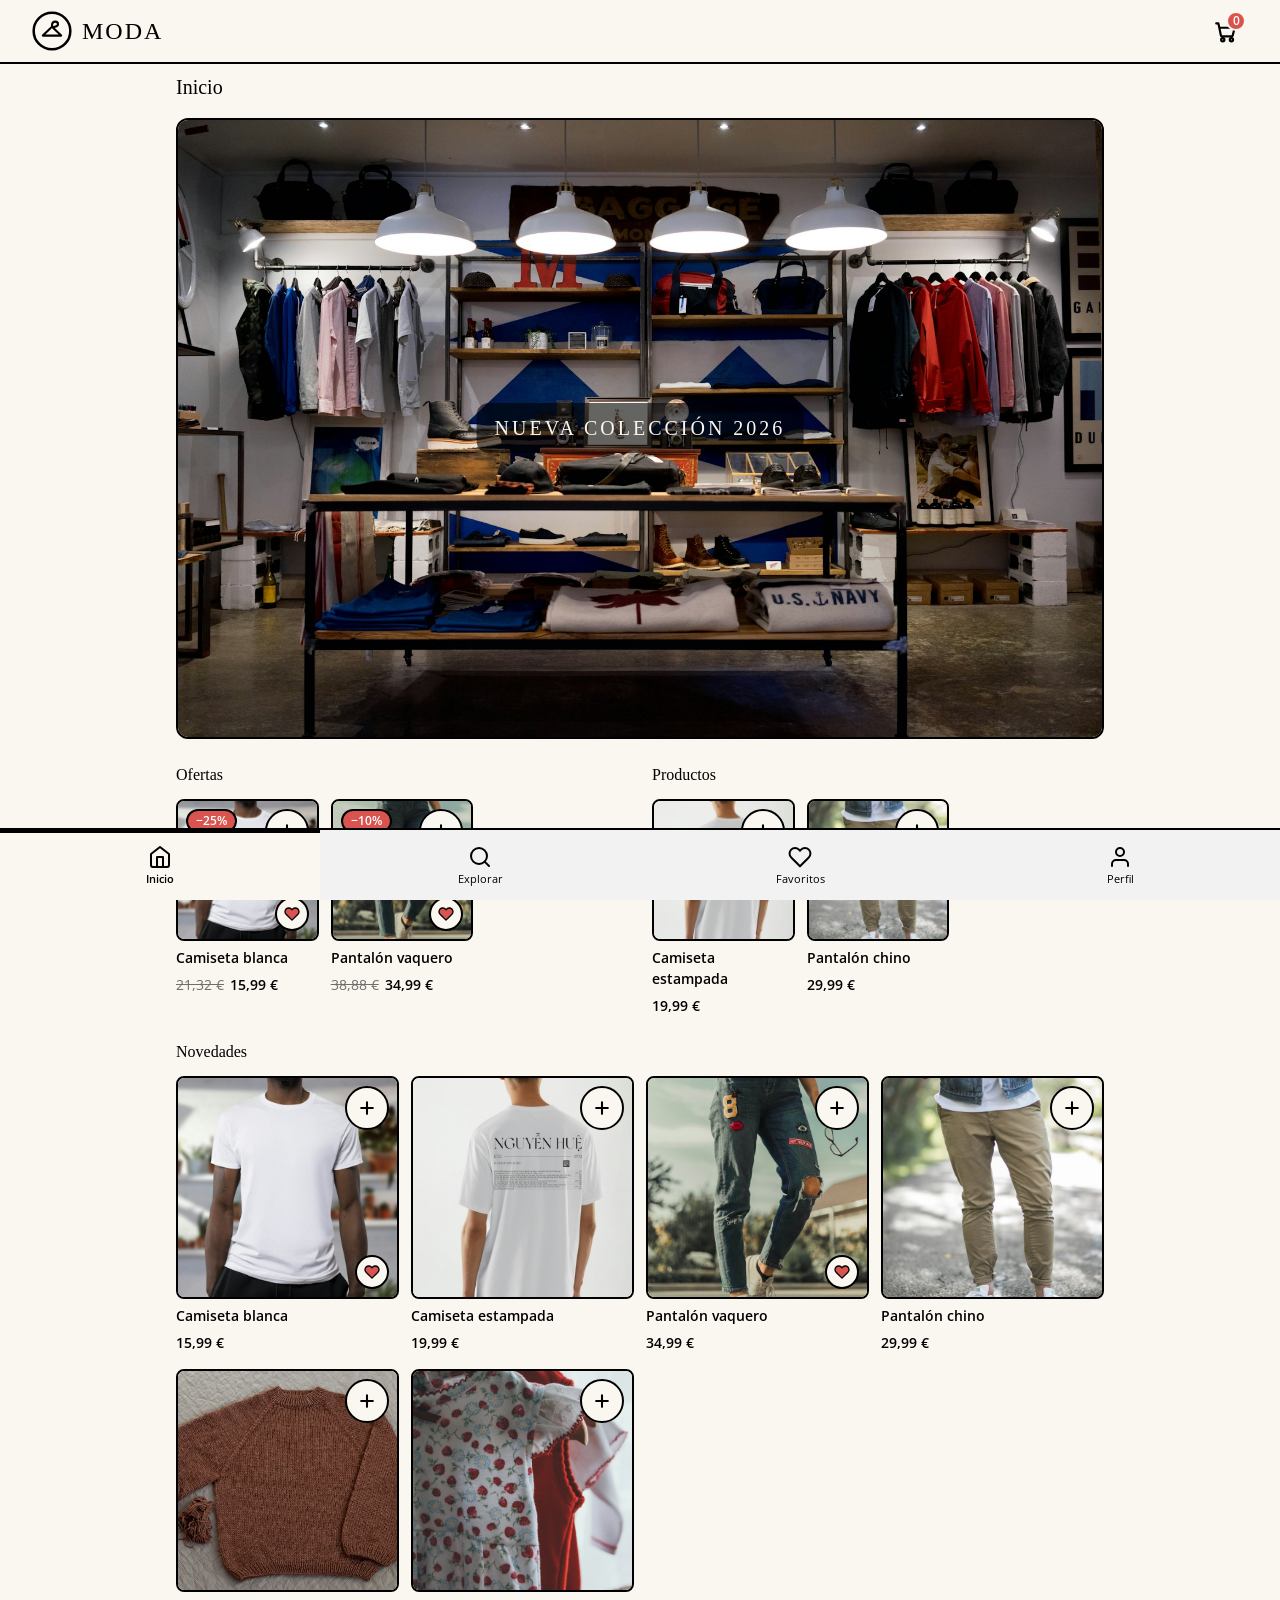
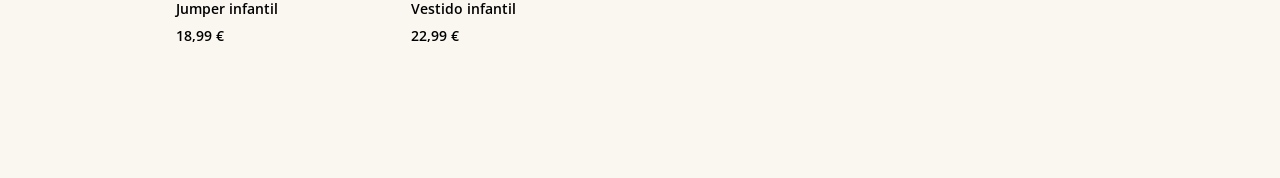
==== index.html @ 55a4dba3 "Add files via upload" ====
<!DOCTYPE html>
<html lang="es">
<head>
  <meta charset="UTF-8">
  <meta name="viewport" content="width=device-width, initial-scale=1.0">
  <meta name="description" content="Inicio de la tienda online de ropa — práctica DIW UT1 PR1.">
  <!-- Imágenes de producto: Unsplash (uso libre) -->
  <title>Inicio · Tienda PR1</title>
  <link rel="preconnect" href="https://fonts.googleapis.com">
  <link rel="preconnect" href="https://fonts.gstatic.com" crossorigin>
  <link href="https://fonts.googleapis.com/css2?family=Emberley&family=Open+Sans:wght@400;600&display=swap" rel="stylesheet">
  <link rel="stylesheet" href="css/base.css">
  <link rel="stylesheet" href="css/pantallas.css">
</head>
<body>
  <a class="saltar" href="#contenido">Saltar al contenido</a>

  <header class="cabecera">
    <a class="cabecera__logo" href="index.html" aria-label="MODA — ir a la portada">
      <svg class="logo__icono" viewBox="0 0 48 48" aria-hidden="true">
        <circle cx="24" cy="24" r="22" fill="#FAF6F0" stroke="#000000" stroke-width="3"></circle>
        <g fill="none" stroke="#000000" stroke-width="2.5" stroke-linecap="round" stroke-linejoin="round">
          <path d="M24 17.5c0-3 1.8-4.7 4-4.7 1.9 0 3.2 1.4 3.2 3.2 0 2.8-7.2 4.6-7.2 1.5"></path>
          <path d="M24 19 13 29.5h22L24 19z"></path>
        </g>
      </svg>
      <span class="logo__texto">MODA</span>
    </a>
    <a class="cabecera__carrito" href="carrito.html" aria-label="Ver carrito de compra">
      <svg class="cabecera__icono" viewBox="0 0 24 24" fill="none" stroke="currentColor" stroke-width="2" stroke-linecap="round" stroke-linejoin="round" aria-hidden="true">
        <circle cx="9" cy="20" r="1.5"></circle>
        <circle cx="17" cy="20" r="1.5"></circle>
        <path d="M3 5h2l2.3 11.1a1 1 0 0 0 1 .9h8.9a1 1 0 0 0 1-.8L20 9H6"></path>
      </svg>
      <span class="cabecera__badge" aria-hidden="true">0</span>
    </a>
  </header>

  <main id="contenido" class="contenedor">
    <h1 class="titulo-pantalla">Inicio</h1>

    <!-- BANNER -->
    <section class="banner" aria-label="Banner promocional">
      <img class="banner__img" src="assets/banner.jpg" alt="Interior de la tienda de ropa">
      <p class="banner__etiqueta">NUEVA COLECCIÓN 2026</p>
    </section>

    <!-- FILA: OFERTAS + PRODUCTOS -->
    <div class="fila-bloques">
      <section class="bloque" aria-labelledby="titulo-ofertas">
        <h2 class="bloque__titulo" id="titulo-ofertas">Ofertas</h2>
        <div class="grid-prod">
          <article class="prod" data-nombre="Camiseta blanca">
            <div class="prod__media" data-fav="w1" role="button" tabindex="0" aria-label="Guardar Camiseta blanca en favoritos">
              <img src="assets/img-w1.jpg" alt="Camiseta blanca (foto de producto)">
              <span class="prod__badge">−25%</span>
              <button type="button" class="prod__add" data-add="w1" aria-label="Añadir Camiseta blanca al carrito">
                <svg viewBox="0 0 24 24" fill="none" stroke="currentColor" stroke-width="2.5" stroke-linecap="round" aria-hidden="true"><path d="M12 5v14M5 12h14"></path></svg>
              </button>
            </div>
            <h3 class="prod__nombre">Camiseta blanca</h3>
            <p class="prod__precio"><s class="prod__precio-antiguo">21,32 €</s>15,99 €</p>
          </article>

          <article class="prod" data-nombre="Pantalón vaquero">
            <div class="prod__media" data-fav="h1" role="button" tabindex="0" aria-label="Guardar Pantalón vaquero en favoritos">
              <img src="assets/img-h1.jpg" alt="Pantalón vaquero (foto de producto)">
              <span class="prod__badge">−10%</span>
              <button type="button" class="prod__add" data-add="h1" aria-label="Añadir Pantalón vaquero al carrito">
                <svg viewBox="0 0 24 24" fill="none" stroke="currentColor" stroke-width="2.5" stroke-linecap="round" aria-hidden="true"><path d="M12 5v14M5 12h14"></path></svg>
              </button>
            </div>
            <h3 class="prod__nombre">Pantalón vaquero</h3>
            <p class="prod__precio"><s class="prod__precio-antiguo">38,88 €</s>34,99 €</p>
          </article>
        </div>
      </section>

      <section class="bloque" aria-labelledby="titulo-productos">
        <h2 class="bloque__titulo" id="titulo-productos">Productos</h2>
        <div class="grid-prod">
          <article class="prod" data-nombre="Camiseta estampada">
            <div class="prod__media" data-fav="w2" role="button" tabindex="0" aria-label="Guardar Camiseta estampada en favoritos">
              <img src="assets/img-w2.jpg" alt="Camiseta estampada (foto de producto)">
              <button type="button" class="prod__add" data-add="w2" aria-label="Añadir Camiseta estampada al carrito">
                <svg viewBox="0 0 24 24" fill="none" stroke="currentColor" stroke-width="2.5" stroke-linecap="round" aria-hidden="true"><path d="M12 5v14M5 12h14"></path></svg>
              </button>
            </div>
            <h3 class="prod__nombre">Camiseta estampada</h3>
            <p class="prod__precio">19,99 €</p>
          </article>

          <article class="prod" data-nombre="Pantalón chino">
            <div class="prod__media" data-fav="h2" role="button" tabindex="0" aria-label="Guardar Pantalón chino en favoritos">
              <img src="assets/img-h2.jpg" alt="Pantalón chino (foto de producto)">
              <button type="button" class="prod__add" data-add="h2" aria-label="Añadir Pantalón chino al carrito">
                <svg viewBox="0 0 24 24" fill="none" stroke="currentColor" stroke-width="2.5" stroke-linecap="round" aria-hidden="true"><path d="M12 5v14M5 12h14"></path></svg>
              </button>
            </div>
            <h3 class="prod__nombre">Pantalón chino</h3>
            <p class="prod__precio">29,99 €</p>
          </article>
        </div>
      </section>
    </div>

    <!-- NOVEDADES -->
    <section class="bloque" aria-labelledby="titulo-novedades">
      <h2 class="bloque__titulo" id="titulo-novedades">Novedades</h2>
      <div class="grid-prod grid-prod--ancho">
        <article class="prod" data-nombre="Camiseta blanca">
          <div class="prod__media" data-fav="w1" role="button" tabindex="0" aria-label="Guardar Camiseta blanca en favoritos">
            <img src="assets/img-w1.jpg" alt="Camiseta blanca (foto de producto)">
            <button type="button" class="prod__add" data-add="w1" aria-label="Añadir Camiseta blanca al carrito">
              <svg viewBox="0 0 24 24" fill="none" stroke="currentColor" stroke-width="2.5" stroke-linecap="round" aria-hidden="true"><path d="M12 5v14M5 12h14"></path></svg>
            </button>
          </div>
          <h3 class="prod__nombre">Camiseta blanca</h3>
          <p class="prod__precio">15,99 €</p>
        </article>

        <article class="prod" data-nombre="Camiseta estampada">
          <div class="prod__media" data-fav="w2" role="button" tabindex="0" aria-label="Guardar Camiseta estampada en favoritos">
            <img src="assets/img-w2.jpg" alt="Camiseta estampada (foto de producto)">
            <button type="button" class="prod__add" data-add="w2" aria-label="Añadir Camiseta estampada al carrito">
              <svg viewBox="0 0 24 24" fill="none" stroke="currentColor" stroke-width="2.5" stroke-linecap="round" aria-hidden="true"><path d="M12 5v14M5 12h14"></path></svg>
            </button>
          </div>
          <h3 class="prod__nombre">Camiseta estampada</h3>
          <p class="prod__precio">19,99 €</p>
        </article>

        <article class="prod" data-nombre="Pantalón vaquero">
          <div class="prod__media" data-fav="h1" role="button" tabindex="0" aria-label="Guardar Pantalón vaquero en favoritos">
            <img src="assets/img-h1.jpg" alt="Pantalón vaquero (foto de producto)">
            <button type="button" class="prod__add" data-add="h1" aria-label="Añadir Pantalón vaquero al carrito">
              <svg viewBox="0 0 24 24" fill="none" stroke="currentColor" stroke-width="2.5" stroke-linecap="round" aria-hidden="true"><path d="M12 5v14M5 12h14"></path></svg>
            </button>
          </div>
          <h3 class="prod__nombre">Pantalón vaquero</h3>
          <p class="prod__precio">34,99 €</p>
        </article>

        <article class="prod" data-nombre="Pantalón chino">
          <div class="prod__media" data-fav="h2" role="button" tabindex="0" aria-label="Guardar Pantalón chino en favoritos">
            <img src="assets/img-h2.jpg" alt="Pantalón chino (foto de producto)">
            <button type="button" class="prod__add" data-add="h2" aria-label="Añadir Pantalón chino al carrito">
              <svg viewBox="0 0 24 24" fill="none" stroke="currentColor" stroke-width="2.5" stroke-linecap="round" aria-hidden="true"><path d="M12 5v14M5 12h14"></path></svg>
            </button>
          </div>
          <h3 class="prod__nombre">Pantalón chino</h3>
          <p class="prod__precio">29,99 €</p>
        </article>

        <article class="prod" data-nombre="Jumper infantil">
          <div class="prod__media" data-fav="n1" role="button" tabindex="0" aria-label="Guardar Jumper infantil en favoritos">
            <img src="assets/img-n1.jpg" alt="Jumper infantil (foto de producto)">
            <button type="button" class="prod__add" data-add="n1" aria-label="Añadir Jumper infantil al carrito">
              <svg viewBox="0 0 24 24" fill="none" stroke="currentColor" stroke-width="2.5" stroke-linecap="round" aria-hidden="true"><path d="M12 5v14M5 12h14"></path></svg>
            </button>
          </div>
          <h3 class="prod__nombre">Jumper infantil</h3>
          <p class="prod__precio">18,99 €</p>
        </article>

        <article class="prod" data-nombre="Vestido infantil">
          <div class="prod__media" data-fav="n2" role="button" tabindex="0" aria-label="Guardar Vestido infantil en favoritos">
            <img src="assets/img-n2.jpg" alt="Vestido infantil (foto de producto)">
            <button type="button" class="prod__add" data-add="n2" aria-label="Añadir Vestido infantil al carrito">
              <svg viewBox="0 0 24 24" fill="none" stroke="currentColor" stroke-width="2.5" stroke-linecap="round" aria-hidden="true"><path d="M12 5v14M5 12h14"></path></svg>
            </button>
          </div>
          <h3 class="prod__nombre">Vestido infantil</h3>
          <p class="prod__precio">22,99 €</p>
        </article>
      </div>
    </section>
  </main>

  <nav class="nav-inferior" aria-label="Navegación principal">
    <a class="nav-inferior__tab" href="index.html" aria-current="page">
      <svg viewBox="0 0 24 24" fill="none" stroke="currentColor" stroke-width="2" stroke-linecap="round" stroke-linejoin="round" aria-hidden="true">
        <path d="M3 9l9-7 9 7v11a2 2 0 0 1-2 2H5a2 2 0 0 1-2-2z"></path>
        <polyline points="9 22 9 12 15 12 15 22"></polyline>
      </svg>
      <span>Inicio</span>
    </a>
    <a class="nav-inferior__tab" href="explorar.html">
      <svg viewBox="0 0 24 24" fill="none" stroke="currentColor" stroke-width="2" stroke-linecap="round" stroke-linejoin="round" aria-hidden="true">
        <circle cx="11" cy="11" r="8"></circle>
        <line x1="21" y1="21" x2="16.65" y2="16.65"></line>
      </svg>
      <span>Explorar</span>
    </a>
    <a class="nav-inferior__tab" href="favoritos.html">
      <svg viewBox="0 0 24 24" fill="none" stroke="currentColor" stroke-width="2" stroke-linecap="round" stroke-linejoin="round" aria-hidden="true">
        <path d="M20.84 4.61a5.5 5.5 0 0 0-7.78 0L12 5.67l-1.06-1.06a5.5 5.5 0 0 0-7.78 7.78l1.06 1.06L12 21.23l7.78-7.78 1.06-1.06a5.5 5.5 0 0 0 0-7.78z"></path>
      </svg>
      <span>Favoritos</span>
    </a>
    <a class="nav-inferior__tab" href="perfil.html">
      <svg viewBox="0 0 24 24" fill="none" stroke="currentColor" stroke-width="2" stroke-linecap="round" stroke-linejoin="round" aria-hidden="true">
        <path d="M20 21v-2a4 4 0 0 0-4-4H8a4 4 0 0 0-4 4v2"></path>
        <circle cx="12" cy="7" r="4"></circle>
      </svg>
      <span>Perfil</span>
    </a>
  </nav>

  <script src="js/app.js"></script>
</body>
</html>
---- css/base.css ----
/* ==========================================================
   DIW · UT1 PR1 — Tienda online de ropa (mobile-first)
   base.css — variables, tipografía y layout común
   (cabecera fija + barra de navegación inferior)
   BEM + mobile-first · WCAG 2.1 AA
   ========================================================== */

/* ---------- Variables ---------- */
:root {
  /* Paleta */
  --negro: #000000;
  --beige: #FAF6F0;
  --gris: #F2F2F2;
  --rojo: #D9534F;

  /* Tipografías */
  --fuente-titulos: 'Emberley', cursive;
  --fuente-texto: 'Open Sans', sans-serif;

  /* Layout */
  --alto-cabecera: 64px;
  --alto-nav: 72px;
  --ancho-max: 992px;
  --radio: 12px;
}

/* ---------- Reset ---------- */
*,
*::before,
*::after {
  box-sizing: border-box;
}

[hidden] {
  display: none !important;
}

html {
  -webkit-text-size-adjust: 100%;
}

body {
  margin: 0;
  background-color: var(--beige);
  color: var(--negro);
  font-family: var(--fuente-texto);
  font-size: 14px;
  line-height: 1.5;
  /* hueco para cabecera y barra inferior (fijas) */
  padding-top: calc(var(--alto-cabecera) + 8px);
  padding-bottom: calc(var(--alto-nav) + 12px);
}

h1,
h2,
h3,
h4 {
  margin: 0;
  font-weight: 400;
  font-family: var(--fuente-titulos);
}

p {
  margin: 0;
}

img,
svg {
  display: block;
}

button {
  cursor: pointer;
  touch-action: manipulation;
}

a {
  color: inherit;
}

:focus-visible {
  outline: 3px solid var(--negro);
  outline-offset: 2px;
}

/* ---------- Utilidades ---------- */
.sr-only {
  position: absolute;
  width: 1px;
  height: 1px;
  margin: -1px;
  padding: 0;
  overflow: hidden;
  clip: rect(0, 0, 0, 0);
  white-space: nowrap;
  border: 0;
}

/* Enlace "saltar al contenido" */
.saltar {
  position: absolute;
  top: -100px;
  left: 16px;
  z-index: 100;
  padding: 10px 16px;
  background: var(--negro);
  color: var(--beige);
  text-decoration: none;
  font-weight: 600;
  border-radius: 0 0 var(--radio) var(--radio);
}

.saltar:focus {
  top: 0;
}

/* ---------- Contenedor ---------- */
.contenedor {
  width: 100%;
  max-width: var(--ancho-max);
  margin-inline: auto;
  padding: 0 16px 24px;
}

/* Título de pantalla (Emberley 20px) */
.titulo-pantalla {
  font-size: 20px;
  margin-bottom: 16px;
}

/* ---------- Cabecera fija ---------- */
.cabecera {
  position: fixed;
  top: 0;
  left: 0;
  right: 0;
  height: var(--alto-cabecera);
  z-index: 20;
  display: flex;
  align-items: center;
  justify-content: space-between;
  gap: 16px;
  padding: 0 16px;
  background-color: var(--beige);
  border-bottom: 2px solid var(--negro);
}

/* Logo de marca: insignia (SVG) + wordmark */
.cabecera__logo {
  display: inline-flex;
  align-items: center;
  gap: 10px;
  line-height: 1;
  text-decoration: none;
}

.logo__icono {
  width: 36px;
  height: 36px;
  flex: none;
}

.logo__texto {
  font-family: var(--fuente-titulos);
  font-size: 22px;
  letter-spacing: 2px;
}

/* Enlace al carrito: target táctil de 44px */
.cabecera__carrito {
  position: relative;
  display: inline-flex;
  align-items: center;
  justify-content: center;
  width: 44px;
  height: 44px;
  border-radius: 50%;
  text-decoration: none;
}

.cabecera__icono {
  width: 26px;
  height: 26px;
}

/* Badge contador (rojo, texto blanco) */
.cabecera__badge {
  position: absolute;
  top: 2px;
  right: 2px;
  min-width: 20px;
  height: 20px;
  padding: 0 4px;
  display: inline-flex;
  align-items: center;
  justify-content: center;
  background-color: var(--rojo);
  color: #ffffff;
  font-family: var(--fuente-texto);
  font-size: 12px;
  font-weight: 600;
  line-height: 1;
  border: 2px solid var(--beige);
  border-radius: 999px;
}

/* ---------- Barra inferior fija ---------- */
.nav-inferior {
  position: fixed;
  bottom: 0;
  left: 0;
  right: 0;
  height: var(--alto-nav);
  z-index: 20;
  display: grid;
  grid-template-columns: repeat(4, 1fr);
  background-color: var(--gris);
  border-top: 2px solid var(--negro);
}

.nav-inferior__tab {
  display: flex;
  flex-direction: column;
  align-items: center;
  justify-content: center;
  gap: 3px;
  min-height: 44px;
  text-decoration: none;
  font-size: 11px;
  line-height: 1.2;
  color: var(--negro);
}

.nav-inferior__tab svg {
  width: 24px;
  height: 24px;
}

/* Tab activa (aria-current="page") */
.nav-inferior__tab[aria-current="page"] {
  font-weight: 600;
  background-color: var(--beige);
  box-shadow: inset 0 3px 0 var(--negro);
}

/* ---------- Media queries de layout común ---------- */
@media (min-width: 600px) {
  .contenedor {
    padding: 0 24px 32px;
  }
}

@media (min-width: 992px) {
  /* Cabecera algo más amplia */
  .cabecera {
    padding: 0 32px;
  }

  /* Logo algo mayor */
  .logo__icono {
    width: 40px;
    height: 40px;
  }

  .logo__texto {
    font-size: 24px;
  }

  .contenedor {
    padding: 0 32px 48px;
  }
}
---- css/pantallas.css ----
/* ==========================================================
   DIW · UT1 PR1 — pantallas.css
   Componentes de cada vista + media queries (mobile-first)
   ========================================================== */

/* ---------- Imágenes de producto ---------- */
.prod__media img,
.tarjeta-fav__media img {
  width: 100%;
  height: 100%;
  object-fit: cover;
  display: block;
}

/* ---------- Banner ---------- */
.banner {
  position: relative;
  overflow: hidden;
  min-height: 180px;
  margin-bottom: 24px;
  background-color: var(--gris);
  border: 2px solid var(--negro);
  border-radius: var(--radio);
}

.banner__img {
  width: 100%;
  min-height: 180px;
  object-fit: cover;
  display: block;
}

/* Etiqueta superpuesta (fondo semitransparente para legibilidad) */
.banner__etiqueta {
  position: absolute;
  left: 50%;
  top: 50%;
  transform: translate(-50%, -50%);
  padding: 10px 18px;
  background-color: rgba(0, 0, 0, 0.6);
  color: var(--beige);
  font-family: var(--fuente-titulos);
  font-size: 20px;
  letter-spacing: 3px;
  border-radius: var(--radio);
  white-space: nowrap;
  text-align: center;
}

/* ---------- Fila de bloques (Ofertas + Productos) ---------- */
.fila-bloques {
  display: grid;
  grid-template-columns: 1fr;
  gap: 24px;
  margin-bottom: 24px;
}

.bloque__titulo {
  font-size: 16px;
  margin-bottom: 12px;
}

/* ---------- Grids de productos ---------- */
.grid-prod {
  display: grid;
  grid-template-columns: repeat(2, 1fr);
  gap: 16px 12px;
}

/* ---------- Tarjeta de producto ---------- */
.prod {
  display: flex;
  flex-direction: column;
  gap: 6px;
}

.prod__media {
  position: relative;
  aspect-ratio: 1 / 1;
  overflow: hidden;
  border: 2px solid var(--negro);
  border-radius: 8px;
  background-color: var(--gris);
}

.prod__nombre {
  font-family: var(--fuente-texto);
  font-size: 14px;
  font-weight: 600;
}

.prod__precio {
  font-size: 14px;
  font-weight: 600;
}

.prod__precio-antiguo {
  font-weight: 400;
  opacity: 0.55;
  margin-right: 6px;
}

/* Badge de descuento (rojo, texto blanco) */
.prod__badge {
  position: absolute;
  top: 8px;
  left: 8px;
  z-index: 1;
  padding: 3px 8px;
  background-color: var(--rojo);
  color: #ffffff;
  font-family: var(--fuente-texto);
  font-size: 12px;
  font-weight: 600;
  line-height: 1.2;
  border: 2px solid var(--negro);
  border-radius: 999px;
}

/* Botón de añadir (redondo, superpuesto a la foto) */
.prod__add {
  position: absolute;
  top: 8px;
  right: 8px;
  z-index: 1;
  width: 44px;
  height: 44px;
  display: flex;
  align-items: center;
  justify-content: center;
  background-color: var(--beige);
  border: 2px solid var(--negro);
  border-radius: 50%;
  color: var(--negro);
  padding: 0;
}

.prod__add svg {
  width: 20px;
  height: 20px;
}

.prod__add:hover {
  background-color: var(--gris);
}

/* Foto táctil: guardar en favoritos (Inicio y Explorar) */
.prod__media[data-fav] {
  cursor: pointer;
}

/* Badge de "en favoritos": corazón rojo en círculo beige (abajo-derecha) */
.prod__badge-fav {
  position: absolute;
  bottom: 8px;
  right: 8px;
  z-index: 1;
  width: 34px;
  height: 34px;
  display: flex;
  align-items: center;
  justify-content: center;
  background-color: var(--beige);
  border: 2px solid var(--negro);
  border-radius: 50%;
  pointer-events: none;
}

.prod__badge-fav svg {
  width: 16px;
  height: 16px;
}

/* ---------- Explorar: buscador + filtro ---------- */
.buscador {
  display: flex;
  gap: 8px;
  margin-bottom: 16px;
}

.buscador__input {
  flex: 1;
  min-width: 0;
  min-height: 44px;
  padding: 0 14px;
  background-color: var(--gris);
  border: 2px solid var(--negro);
  border-radius: var(--radio);
  font-family: var(--fuente-texto);
  font-size: 13px;
  color: var(--negro);
}

.buscador__input::placeholder {
  color: rgba(0, 0, 0, 0.6);
  letter-spacing: 1px;
}

.buscador__input:focus-visible {
  outline: 3px solid var(--negro);
  outline-offset: 2px;
}

/* Botón Filtro (Emberley 15px) */
.buscador__filtro {
  min-height: 44px;
  padding: 0 18px;
  background-color: var(--beige);
  border: 2px solid var(--negro);
  border-radius: var(--radio);
  font-family: var(--fuente-titulos);
  font-size: 15px;
  color: var(--negro);
}

.buscador__filtro:hover {
  background-color: var(--gris);
}

/* Panel de filtro (oculto por defecto) */
.panel-filtro {
  padding: 12px 16px;
  margin-bottom: 24px;
  background-color: var(--gris);
  border: 2px solid var(--negro);
  border-radius: var(--radio);
}

.panel-filtro__fieldset {
  margin: 0;
  padding: 0;
  border: 0;
}

.panel-filtro__titulo {
  font-family: var(--fuente-titulos);
  font-size: 16px;
  margin-bottom: 8px;
  padding: 0;
}

.panel-filtro__opcion {
  display: flex;
  align-items: center;
  gap: 10px;
  min-height: 44px;
  font-size: 13px;
  font-weight: 600;
}

.panel-filtro__checkbox {
  width: 20px;
  height: 20px;
  margin: 0;
  accent-color: var(--rojo);
}

/* ---------- Secciones de categorías (Explorar) ---------- */
.seccion {
  margin-bottom: 28px;
}

.seccion__titulo {
  font-size: 16px;
  margin-bottom: 12px;
}

/* ---------- Favoritos ---------- */
.fav-grid {
  list-style: none;
  margin: 0;
  padding: 0;
  display: grid;
  grid-template-columns: 1fr;
  gap: 20px;
}

.tarjeta-fav__media {
  position: relative;
  aspect-ratio: 4 / 3;
  overflow: hidden;
  border: 2px solid var(--negro);
  border-radius: 8px;
  background-color: var(--gris);
}

/* Corazón rojo relleno */
.tarjeta-fav__corazon {
  position: absolute;
  top: 12px;
  right: 12px;
  width: 44px;
  height: 44px;
  display: flex;
  align-items: center;
  justify-content: center;
  background-color: var(--beige);
  border: 2px solid var(--negro);
  border-radius: 50%;
  padding: 0;
}

.tarjeta-fav__corazon svg {
  width: 22px;
  height: 22px;
}

.tarjeta-fav__nombre {
  font-family: var(--fuente-texto);
  font-size: 14px;
  font-weight: 600;
  margin: 10px 0 2px;
}

.tarjeta-fav__precio {
  font-size: 14px;
  font-weight: 600;
}

.tarjeta-fav__acciones {
  display: flex;
  align-items: center;
  justify-content: flex-end;
  margin-top: 10px;
}

/* Botón redondo "+" */
.btn-redondo {
  width: 44px;
  height: 44px;
  display: flex;
  align-items: center;
  justify-content: center;
  background-color: var(--beige);
  border: 2px solid var(--negro);
  border-radius: 50%;
  color: var(--negro);
  padding: 0;
}

.btn-redondo svg {
  width: 20px;
  height: 20px;
}

/* ---------- Estados vacíos ---------- */
.estado-vacio {
  padding: 48px 16px;
  text-align: center;
  font-size: 14px;
}

.estado-vacio svg {
  width: 48px;
  height: 48px;
  margin: 0 auto 12px;
  opacity: 0.5;
}

.estado-vacio a {
  font-weight: 600;
}

/* ---------- Carrito ---------- */
.lista-carrito {
  list-style: none;
  margin: 0 0 24px;
  padding: 0;
  display: grid;
  gap: 12px;
}

.fila-carrito {
  display: grid;
  grid-template-columns: 72px 1fr auto;
  gap: 12px;
  align-items: center;
  padding: 12px;
  background-color: var(--gris);
  border: 2px solid var(--negro);
  border-radius: var(--radio);
}

.fila-carrito__img {
  width: 72px;
  height: 72px;
  object-fit: cover;
  background-color: var(--gris);
  border: 2px solid var(--negro);
  border-radius: 8px;
  display: block;
}

.fila-carrito__nombre {
  font-size: 14px;
  font-weight: 600;
  margin-bottom: 2px;
}

.fila-carrito__precio {
  font-size: 14px;
  margin-bottom: 10px;
}

/* Controles de cantidad */
.fila-carrito__cantidad {
  display: inline-flex;
  align-items: center;
  gap: 6px;
}

.fila-carrito__boton {
  width: 44px;
  height: 44px;
  display: flex;
  align-items: center;
  justify-content: center;
  background-color: var(--beige);
  border: 2px solid var(--negro);
  border-radius: 50%;
  font-family: var(--fuente-texto);
  font-size: 20px;
  font-weight: 600;
  line-height: 1;
  color: var(--negro);
  padding: 0;
}

.fila-carrito__num {
  min-width: 28px;
  text-align: center;
  font-size: 14px;
  font-weight: 600;
}

/* Botón X de eliminar (texto rojo) */
.fila-carrito__eliminar {
  justify-self: end;
  min-width: 44px;
  min-height: 44px;
  background: transparent;
  border: none;
  color: var(--rojo);
  font-size: 20px;
  font-weight: 700;
  line-height: 1;
  padding: 0;
}

/* Línea TOTAL (Emberley 18px, separada con borde superior) */
.total {
  display: flex;
  align-items: center;
  justify-content: space-between;
  padding: 16px 0;
  border-top: 2px solid var(--negro);
}

.total__etiqueta,
.total__valor {
  font-family: var(--fuente-titulos);
  font-size: 18px;
}

/* Botón FIN COMPRA (rojo, ancho completo, MAYÚSCULAS) */
.btn-fin {
  width: 100%;
  min-height: 48px;
  margin-top: 16px;
  background-color: var(--rojo);
  color: #ffffff;
  border: 2px solid var(--negro);
  border-radius: var(--radio);
  font-family: var(--fuente-titulos);
  font-size: 15px;
  letter-spacing: 2px;
  text-transform: uppercase;
}

.btn-fin:hover:not(:disabled) {
  filter: brightness(0.95);
}

.btn-fin:disabled {
  opacity: 0.5;
  cursor: not-allowed;
}

/* ---------- Perfil ---------- */
.avatar {
  width: 120px;
  height: 120px;
  margin: 8px auto 24px;
  display: flex;
  align-items: center;
  justify-content: center;
  background-color: var(--gris);
  border: 2px solid var(--negro);
  border-radius: 50%;
  font-family: var(--fuente-titulos);
  font-size: 16px;
  letter-spacing: 3px;
}

.btn-ancho {
  width: 100%;
  min-height: 48px;
  background-color: var(--beige);
  border: 2px solid var(--negro);
  border-radius: var(--radio);
  font-family: var(--fuente-titulos);
  font-size: 15px;
  letter-spacing: 1px;
  text-transform: uppercase;
  color: var(--negro);
}

.btn-ancho:hover {
  background-color: var(--gris);
}

/* Lista de enlaces secundarios */
.lista-links {
  margin-top: 24px;
  border: 2px solid var(--negro);
  border-radius: var(--radio);
  overflow: hidden;
  background-color: var(--gris);
}

.lista-links__item {
  display: flex;
  align-items: center;
  justify-content: space-between;
  gap: 12px;
  min-height: 48px;
  padding: 0 16px;
  text-decoration: none;
  font-size: 14px;
  border-bottom: 2px solid var(--negro);
}

.lista-links__item:last-child {
  border-bottom: 0;
}

.lista-links__item:hover {
  background-color: var(--beige);
}

.lista-links__chevron {
  width: 18px;
  height: 18px;
  flex: none;
}

/* ---------- Páginas de información (solo texto) ---------- */
.pagina-texto .bloque {
  margin-bottom: 24px;
}

/* Enlace "← Volver a Perfil" */
.enlace-volver {
  display: inline-block;
  margin-bottom: 24px;
  font-size: 13px;
  font-weight: 600;
  text-decoration: underline;
}

.enlace-volver:hover {
  color: var(--rojo);
}

/* Preguntas frecuentes (lista de definición) */
.faq dt {
  margin-top: 14px;
  font-weight: 600;
}

.faq dt:first-child {
  margin-top: 0;
}

.faq dd {
  margin: 4px 0 0;
}

/* Pasos del proceso (Devolución) */
.pasos {
  margin: 0;
  padding-left: 20px;
}

.pasos li {
  margin-bottom: 8px;
}

/* Nota al pie (Contacto) */
.nota-pie {
  margin-top: 32px;
  font-size: 12px;
  opacity: 0.7;
}

/* ---------- Media queries (mobile-first) ---------- */

/* Tablet ≥ 600px */
@media (min-width: 600px) {
  /* Bloques Ofertas/Productos en 2 columnas */
  .fila-bloques {
    grid-template-columns: 1fr 1fr;
    align-items: start;
  }

  .banner {
    min-height: 220px;
  }
}

/* Escritorio ≥ 992px */
@media (min-width: 992px) {
  /* Grids de productos a 3-4 columnas */
  .grid-prod {
    grid-template-columns: repeat(3, 1fr);
  }

  .grid-prod--ancho {
    grid-template-columns: repeat(4, 1fr);
  }

  /* Favoritos a 2 columnas */
  .fav-grid {
    grid-template-columns: repeat(2, 1fr);
  }
}
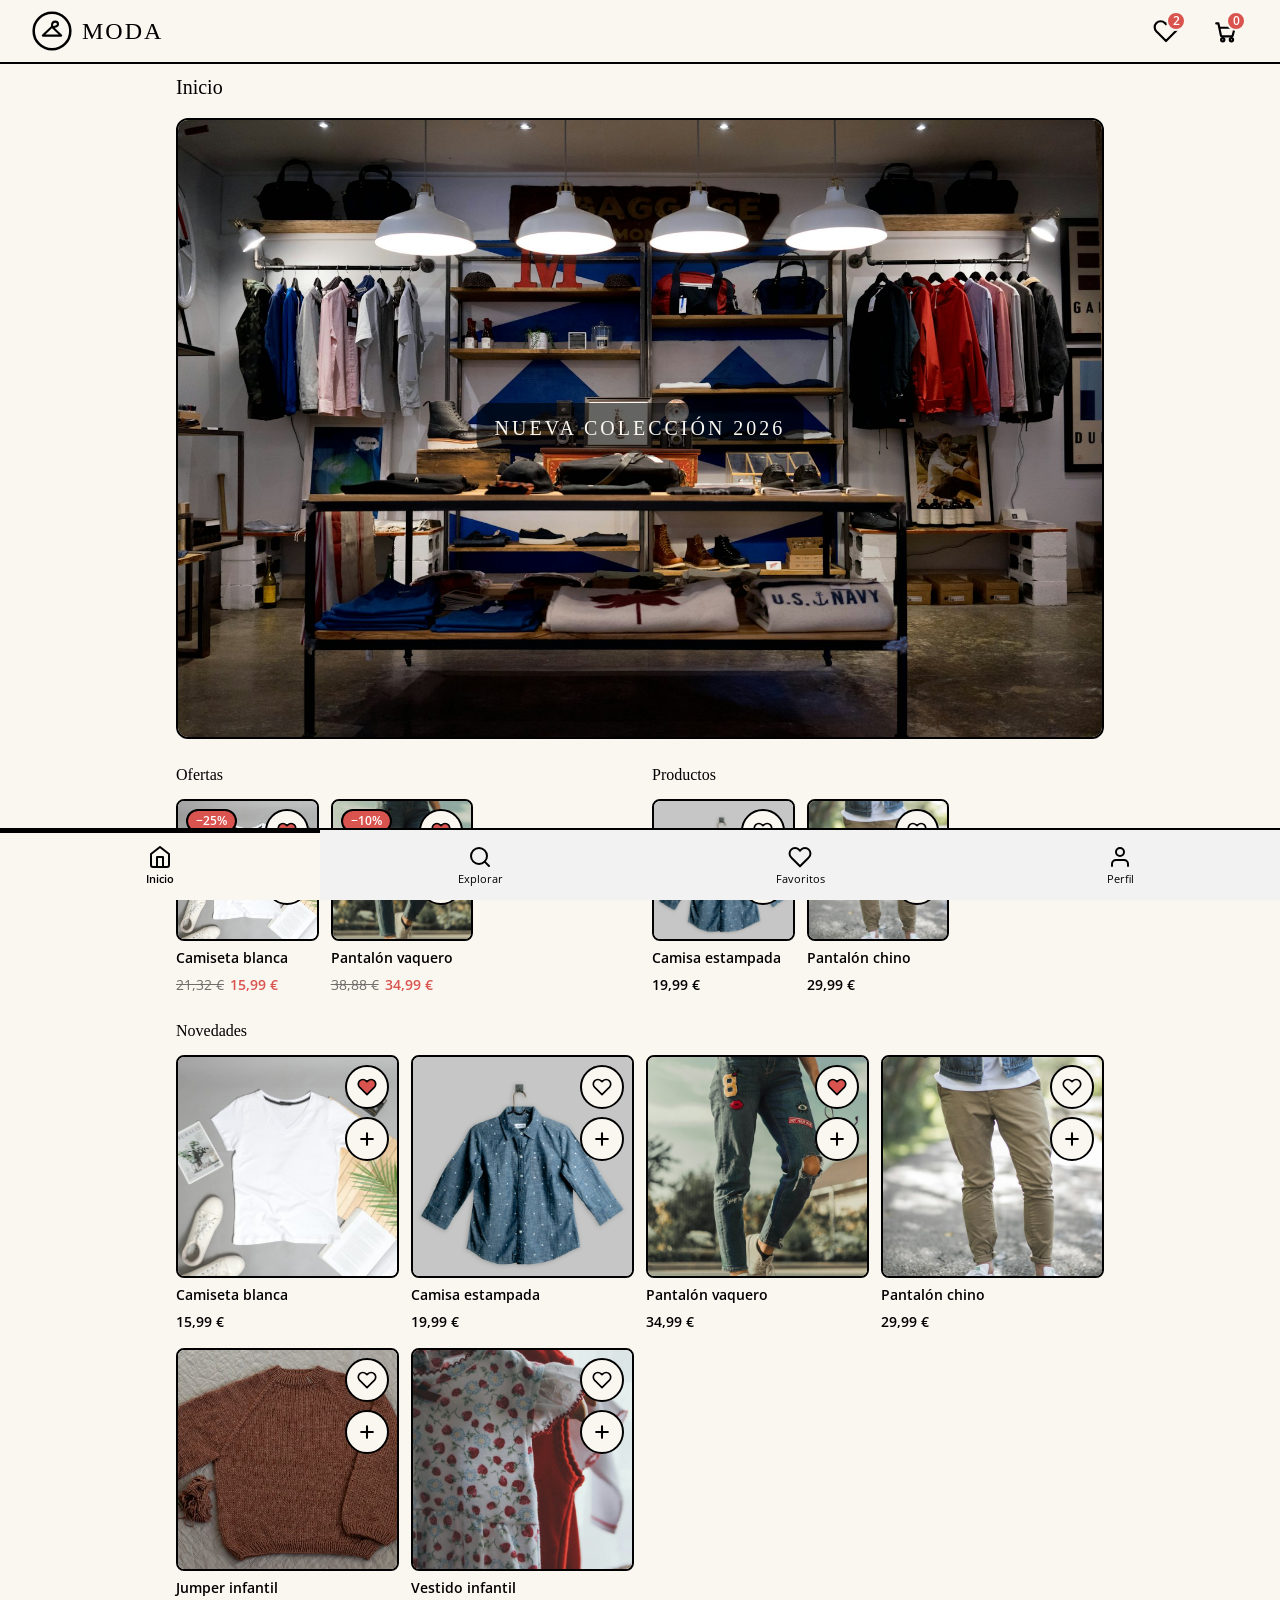
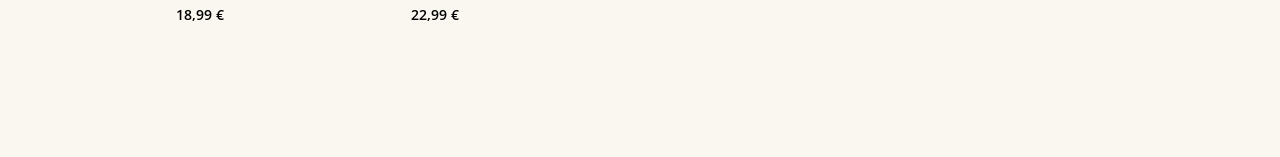
==== commit 33694908: "Add files via upload" ====
--- a/index.html
+++ b/index.html
@@ -26,6 +26,12 @@
       </svg>
       <span class="logo__texto">MODA</span>
     </a>
+    <a class="cabecera__fav" href="favoritos.html" aria-label="Ver favoritos">
+      <svg class="cabecera__icono" viewBox="0 0 24 24" fill="none" stroke="currentColor" stroke-width="2" stroke-linecap="round" stroke-linejoin="round" aria-hidden="true">
+        <path d="M20.84 4.61a5.5 5.5 0 0 0-7.78 0L12 5.67l-1.06-1.06a5.5 5.5 0 0 0-7.78 7.78l1.06 1.06L12 21.23l7.78-7.78 1.06-1.06a5.5 5.5 0 0 0 0-7.78z"></path>
+      </svg>
+      <span class="cabecera__badge" aria-hidden="true">0</span>
+    </a>
     <a class="cabecera__carrito" href="carrito.html" aria-label="Ver carrito de compra">
       <svg class="cabecera__icono" viewBox="0 0 24 24" fill="none" stroke="currentColor" stroke-width="2" stroke-linecap="round" stroke-linejoin="round" aria-hidden="true">
         <circle cx="9" cy="20" r="1.5"></circle>
@@ -51,27 +57,33 @@
         <h2 class="bloque__titulo" id="titulo-ofertas">Ofertas</h2>
         <div class="grid-prod">
           <article class="prod" data-nombre="Camiseta blanca">
-            <div class="prod__media" data-fav="w1" role="button" tabindex="0" aria-label="Guardar Camiseta blanca en favoritos">
+            <div class="prod__media">
               <img src="assets/img-w1.jpg" alt="Camiseta blanca (foto de producto)">
+              <button type="button" class="prod__fav" data-fav="w1" aria-pressed="false" aria-label="Guardar Camiseta blanca en favoritos">
+                <svg viewBox="0 0 24 24" fill="none" stroke="var(--negro)" stroke-width="2" stroke-linecap="round" stroke-linejoin="round" aria-hidden="true"><path d="M20.84 4.61a5.5 5.5 0 0 0-7.78 0L12 5.67l-1.06-1.06a5.5 5.5 0 0 0-7.78 7.78l1.06 1.06L12 21.23l7.78-7.78 1.06-1.06a5.5 5.5 0 0 0 0-7.78z"></path></svg>
+              </button>
               <span class="prod__badge">−25%</span>
               <button type="button" class="prod__add" data-add="w1" aria-label="Añadir Camiseta blanca al carrito">
                 <svg viewBox="0 0 24 24" fill="none" stroke="currentColor" stroke-width="2.5" stroke-linecap="round" aria-hidden="true"><path d="M12 5v14M5 12h14"></path></svg>
               </button>
             </div>
             <h3 class="prod__nombre">Camiseta blanca</h3>
-            <p class="prod__precio"><s class="prod__precio-antiguo">21,32 €</s>15,99 €</p>
+            <p class="prod__precio"><s class="prod__precio-antiguo">21,32 €</s><span class="prod__precio-final">15,99 €</span></p>
           </article>
 
           <article class="prod" data-nombre="Pantalón vaquero">
-            <div class="prod__media" data-fav="h1" role="button" tabindex="0" aria-label="Guardar Pantalón vaquero en favoritos">
+            <div class="prod__media">
               <img src="assets/img-h1.jpg" alt="Pantalón vaquero (foto de producto)">
+              <button type="button" class="prod__fav" data-fav="h1" aria-pressed="false" aria-label="Guardar Pantalón vaquero en favoritos">
+                <svg viewBox="0 0 24 24" fill="none" stroke="var(--negro)" stroke-width="2" stroke-linecap="round" stroke-linejoin="round" aria-hidden="true"><path d="M20.84 4.61a5.5 5.5 0 0 0-7.78 0L12 5.67l-1.06-1.06a5.5 5.5 0 0 0-7.78 7.78l1.06 1.06L12 21.23l7.78-7.78 1.06-1.06a5.5 5.5 0 0 0 0-7.78z"></path></svg>
+              </button>
               <span class="prod__badge">−10%</span>
               <button type="button" class="prod__add" data-add="h1" aria-label="Añadir Pantalón vaquero al carrito">
                 <svg viewBox="0 0 24 24" fill="none" stroke="currentColor" stroke-width="2.5" stroke-linecap="round" aria-hidden="true"><path d="M12 5v14M5 12h14"></path></svg>
               </button>
             </div>
             <h3 class="prod__nombre">Pantalón vaquero</h3>
-            <p class="prod__precio"><s class="prod__precio-antiguo">38,88 €</s>34,99 €</p>
+            <p class="prod__precio"><s class="prod__precio-antiguo">38,88 €</s><span class="prod__precio-final">34,99 €</span></p>
           </article>
         </div>
       </section>
@@ -79,20 +91,26 @@
       <section class="bloque" aria-labelledby="titulo-productos">
         <h2 class="bloque__titulo" id="titulo-productos">Productos</h2>
         <div class="grid-prod">
-          <article class="prod" data-nombre="Camiseta estampada">
-            <div class="prod__media" data-fav="w2" role="button" tabindex="0" aria-label="Guardar Camiseta estampada en favoritos">
-              <img src="assets/img-w2.jpg" alt="Camiseta estampada (foto de producto)">
-              <button type="button" class="prod__add" data-add="w2" aria-label="Añadir Camiseta estampada al carrito">
-                <svg viewBox="0 0 24 24" fill="none" stroke="currentColor" stroke-width="2.5" stroke-linecap="round" aria-hidden="true"><path d="M12 5v14M5 12h14"></path></svg>
-              </button>
-            </div>
-            <h3 class="prod__nombre">Camiseta estampada</h3>
+          <article class="prod" data-nombre="Camisa estampada">
+            <div class="prod__media">
+              <img src="assets/img-w2.jpg" alt="Camisa estampada (foto de producto)">
+              <button type="button" class="prod__fav" data-fav="w2" aria-pressed="false" aria-label="Guardar Camisa estampada en favoritos">
+                <svg viewBox="0 0 24 24" fill="none" stroke="var(--negro)" stroke-width="2" stroke-linecap="round" stroke-linejoin="round" aria-hidden="true"><path d="M20.84 4.61a5.5 5.5 0 0 0-7.78 0L12 5.67l-1.06-1.06a5.5 5.5 0 0 0-7.78 7.78l1.06 1.06L12 21.23l7.78-7.78 1.06-1.06a5.5 5.5 0 0 0 0-7.78z"></path></svg>
+              </button>
+              <button type="button" class="prod__add" data-add="w2" aria-label="Añadir Camisa estampada al carrito">
+                <svg viewBox="0 0 24 24" fill="none" stroke="currentColor" stroke-width="2.5" stroke-linecap="round" aria-hidden="true"><path d="M12 5v14M5 12h14"></path></svg>
+              </button>
+            </div>
+            <h3 class="prod__nombre">Camisa estampada</h3>
             <p class="prod__precio">19,99 €</p>
           </article>
 
           <article class="prod" data-nombre="Pantalón chino">
-            <div class="prod__media" data-fav="h2" role="button" tabindex="0" aria-label="Guardar Pantalón chino en favoritos">
+            <div class="prod__media">
               <img src="assets/img-h2.jpg" alt="Pantalón chino (foto de producto)">
+              <button type="button" class="prod__fav" data-fav="h2" aria-pressed="false" aria-label="Guardar Pantalón chino en favoritos">
+                <svg viewBox="0 0 24 24" fill="none" stroke="var(--negro)" stroke-width="2" stroke-linecap="round" stroke-linejoin="round" aria-hidden="true"><path d="M20.84 4.61a5.5 5.5 0 0 0-7.78 0L12 5.67l-1.06-1.06a5.5 5.5 0 0 0-7.78 7.78l1.06 1.06L12 21.23l7.78-7.78 1.06-1.06a5.5 5.5 0 0 0 0-7.78z"></path></svg>
+              </button>
               <button type="button" class="prod__add" data-add="h2" aria-label="Añadir Pantalón chino al carrito">
                 <svg viewBox="0 0 24 24" fill="none" stroke="currentColor" stroke-width="2.5" stroke-linecap="round" aria-hidden="true"><path d="M12 5v14M5 12h14"></path></svg>
               </button>
@@ -109,8 +127,11 @@
       <h2 class="bloque__titulo" id="titulo-novedades">Novedades</h2>
       <div class="grid-prod grid-prod--ancho">
         <article class="prod" data-nombre="Camiseta blanca">
-          <div class="prod__media" data-fav="w1" role="button" tabindex="0" aria-label="Guardar Camiseta blanca en favoritos">
+          <div class="prod__media">
             <img src="assets/img-w1.jpg" alt="Camiseta blanca (foto de producto)">
+            <button type="button" class="prod__fav" data-fav="w1" aria-pressed="false" aria-label="Guardar Camiseta blanca en favoritos">
+              <svg viewBox="0 0 24 24" fill="none" stroke="var(--negro)" stroke-width="2" stroke-linecap="round" stroke-linejoin="round" aria-hidden="true"><path d="M20.84 4.61a5.5 5.5 0 0 0-7.78 0L12 5.67l-1.06-1.06a5.5 5.5 0 0 0-7.78 7.78l1.06 1.06L12 21.23l7.78-7.78 1.06-1.06a5.5 5.5 0 0 0 0-7.78z"></path></svg>
+            </button>
             <button type="button" class="prod__add" data-add="w1" aria-label="Añadir Camiseta blanca al carrito">
               <svg viewBox="0 0 24 24" fill="none" stroke="currentColor" stroke-width="2.5" stroke-linecap="round" aria-hidden="true"><path d="M12 5v14M5 12h14"></path></svg>
             </button>
@@ -119,20 +140,26 @@
           <p class="prod__precio">15,99 €</p>
         </article>
 
-        <article class="prod" data-nombre="Camiseta estampada">
-          <div class="prod__media" data-fav="w2" role="button" tabindex="0" aria-label="Guardar Camiseta estampada en favoritos">
-            <img src="assets/img-w2.jpg" alt="Camiseta estampada (foto de producto)">
-            <button type="button" class="prod__add" data-add="w2" aria-label="Añadir Camiseta estampada al carrito">
-              <svg viewBox="0 0 24 24" fill="none" stroke="currentColor" stroke-width="2.5" stroke-linecap="round" aria-hidden="true"><path d="M12 5v14M5 12h14"></path></svg>
-            </button>
-          </div>
-          <h3 class="prod__nombre">Camiseta estampada</h3>
+        <article class="prod" data-nombre="Camisa estampada">
+          <div class="prod__media">
+            <img src="assets/img-w2.jpg" alt="Camisa estampada (foto de producto)">
+            <button type="button" class="prod__fav" data-fav="w2" aria-pressed="false" aria-label="Guardar Camisa estampada en favoritos">
+              <svg viewBox="0 0 24 24" fill="none" stroke="var(--negro)" stroke-width="2" stroke-linecap="round" stroke-linejoin="round" aria-hidden="true"><path d="M20.84 4.61a5.5 5.5 0 0 0-7.78 0L12 5.67l-1.06-1.06a5.5 5.5 0 0 0-7.78 7.78l1.06 1.06L12 21.23l7.78-7.78 1.06-1.06a5.5 5.5 0 0 0 0-7.78z"></path></svg>
+            </button>
+            <button type="button" class="prod__add" data-add="w2" aria-label="Añadir Camisa estampada al carrito">
+              <svg viewBox="0 0 24 24" fill="none" stroke="currentColor" stroke-width="2.5" stroke-linecap="round" aria-hidden="true"><path d="M12 5v14M5 12h14"></path></svg>
+            </button>
+          </div>
+          <h3 class="prod__nombre">Camisa estampada</h3>
           <p class="prod__precio">19,99 €</p>
         </article>
 
         <article class="prod" data-nombre="Pantalón vaquero">
-          <div class="prod__media" data-fav="h1" role="button" tabindex="0" aria-label="Guardar Pantalón vaquero en favoritos">
+          <div class="prod__media">
             <img src="assets/img-h1.jpg" alt="Pantalón vaquero (foto de producto)">
+            <button type="button" class="prod__fav" data-fav="h1" aria-pressed="false" aria-label="Guardar Pantalón vaquero en favoritos">
+              <svg viewBox="0 0 24 24" fill="none" stroke="var(--negro)" stroke-width="2" stroke-linecap="round" stroke-linejoin="round" aria-hidden="true"><path d="M20.84 4.61a5.5 5.5 0 0 0-7.78 0L12 5.67l-1.06-1.06a5.5 5.5 0 0 0-7.78 7.78l1.06 1.06L12 21.23l7.78-7.78 1.06-1.06a5.5 5.5 0 0 0 0-7.78z"></path></svg>
+            </button>
             <button type="button" class="prod__add" data-add="h1" aria-label="Añadir Pantalón vaquero al carrito">
               <svg viewBox="0 0 24 24" fill="none" stroke="currentColor" stroke-width="2.5" stroke-linecap="round" aria-hidden="true"><path d="M12 5v14M5 12h14"></path></svg>
             </button>
@@ -142,8 +169,11 @@
         </article>
 
         <article class="prod" data-nombre="Pantalón chino">
-          <div class="prod__media" data-fav="h2" role="button" tabindex="0" aria-label="Guardar Pantalón chino en favoritos">
+          <div class="prod__media">
             <img src="assets/img-h2.jpg" alt="Pantalón chino (foto de producto)">
+            <button type="button" class="prod__fav" data-fav="h2" aria-pressed="false" aria-label="Guardar Pantalón chino en favoritos">
+              <svg viewBox="0 0 24 24" fill="none" stroke="var(--negro)" stroke-width="2" stroke-linecap="round" stroke-linejoin="round" aria-hidden="true"><path d="M20.84 4.61a5.5 5.5 0 0 0-7.78 0L12 5.67l-1.06-1.06a5.5 5.5 0 0 0-7.78 7.78l1.06 1.06L12 21.23l7.78-7.78 1.06-1.06a5.5 5.5 0 0 0 0-7.78z"></path></svg>
+            </button>
             <button type="button" class="prod__add" data-add="h2" aria-label="Añadir Pantalón chino al carrito">
               <svg viewBox="0 0 24 24" fill="none" stroke="currentColor" stroke-width="2.5" stroke-linecap="round" aria-hidden="true"><path d="M12 5v14M5 12h14"></path></svg>
             </button>
@@ -153,8 +183,11 @@
         </article>
 
         <article class="prod" data-nombre="Jumper infantil">
-          <div class="prod__media" data-fav="n1" role="button" tabindex="0" aria-label="Guardar Jumper infantil en favoritos">
+          <div class="prod__media">
             <img src="assets/img-n1.jpg" alt="Jumper infantil (foto de producto)">
+            <button type="button" class="prod__fav" data-fav="n1" aria-pressed="false" aria-label="Guardar Jumper infantil en favoritos">
+              <svg viewBox="0 0 24 24" fill="none" stroke="var(--negro)" stroke-width="2" stroke-linecap="round" stroke-linejoin="round" aria-hidden="true"><path d="M20.84 4.61a5.5 5.5 0 0 0-7.78 0L12 5.67l-1.06-1.06a5.5 5.5 0 0 0-7.78 7.78l1.06 1.06L12 21.23l7.78-7.78 1.06-1.06a5.5 5.5 0 0 0 0-7.78z"></path></svg>
+            </button>
             <button type="button" class="prod__add" data-add="n1" aria-label="Añadir Jumper infantil al carrito">
               <svg viewBox="0 0 24 24" fill="none" stroke="currentColor" stroke-width="2.5" stroke-linecap="round" aria-hidden="true"><path d="M12 5v14M5 12h14"></path></svg>
             </button>
@@ -164,8 +197,11 @@
         </article>
 
         <article class="prod" data-nombre="Vestido infantil">
-          <div class="prod__media" data-fav="n2" role="button" tabindex="0" aria-label="Guardar Vestido infantil en favoritos">
+          <div class="prod__media">
             <img src="assets/img-n2.jpg" alt="Vestido infantil (foto de producto)">
+            <button type="button" class="prod__fav" data-fav="n2" aria-pressed="false" aria-label="Guardar Vestido infantil en favoritos">
+              <svg viewBox="0 0 24 24" fill="none" stroke="var(--negro)" stroke-width="2" stroke-linecap="round" stroke-linejoin="round" aria-hidden="true"><path d="M20.84 4.61a5.5 5.5 0 0 0-7.78 0L12 5.67l-1.06-1.06a5.5 5.5 0 0 0-7.78 7.78l1.06 1.06L12 21.23l7.78-7.78 1.06-1.06a5.5 5.5 0 0 0 0-7.78z"></path></svg>
+            </button>
             <button type="button" class="prod__add" data-add="n2" aria-label="Añadir Vestido infantil al carrito">
               <svg viewBox="0 0 24 24" fill="none" stroke="currentColor" stroke-width="2.5" stroke-linecap="round" aria-hidden="true"><path d="M12 5v14M5 12h14"></path></svg>
             </button>
--- a/css/base.css
+++ b/css/base.css
@@ -166,8 +166,9 @@
   letter-spacing: 2px;
 }
 
-/* Enlace al carrito: target táctil de 44px */
-.cabecera__carrito {
+/* Enlaces a carrito y favoritos: target táctil de 44px */
+.cabecera__carrito,
+.cabecera__fav {
   position: relative;
   display: inline-flex;
   align-items: center;
@@ -176,6 +177,11 @@
   height: 44px;
   border-radius: 50%;
   text-decoration: none;
+}
+
+/* El corazón se agrupa junto al carrito (a su izquierda) */
+.cabecera__fav {
+  margin-left: auto;
 }
 
 .cabecera__icono {
--- a/css/pantallas.css
+++ b/css/pantallas.css
@@ -117,10 +117,10 @@
   border-radius: 999px;
 }
 
-/* Botón de añadir (redondo, superpuesto a la foto) */
+/* Botón de añadir (redondo, superpuesto a la foto; bajo el corazón) */
 .prod__add {
   position: absolute;
-  top: 8px;
+  top: 60px;
   right: 8px;
   z-index: 1;
   width: 44px;
@@ -144,31 +144,43 @@
   background-color: var(--gris);
 }
 
-/* Foto táctil: guardar en favoritos (Inicio y Explorar) */
-.prod__media[data-fav] {
+/* Precio final de oferta: rojo y negrita (solo artículos en oferta) */
+.prod__precio-final {
+  color: var(--rojo);
+  font-weight: 600;
+}
+
+/* Botón de favorito (corazón, arriba-derecha de la foto) */
+.prod__fav {
+  position: absolute;
+  top: 8px;
+  right: 8px;
+  z-index: 2;
+  width: 44px;
+  height: 44px;
+  display: flex;
+  align-items: center;
+  justify-content: center;
+  background-color: var(--beige);
+  border: 2px solid var(--negro);
+  border-radius: 50%;
+  color: var(--negro);
+  padding: 0;
   cursor: pointer;
 }
 
-/* Badge de "en favoritos": corazón rojo en círculo beige (abajo-derecha) */
-.prod__badge-fav {
-  position: absolute;
-  bottom: 8px;
-  right: 8px;
-  z-index: 1;
-  width: 34px;
-  height: 34px;
-  display: flex;
-  align-items: center;
-  justify-content: center;
-  background-color: var(--beige);
-  border: 2px solid var(--negro);
-  border-radius: 50%;
-  pointer-events: none;
-}
-
-.prod__badge-fav svg {
-  width: 16px;
-  height: 16px;
+.prod__fav svg {
+  width: 20px;
+  height: 20px;
+}
+
+.prod__fav:hover {
+  background-color: var(--gris);
+}
+
+/* Estado activo: corazón relleno rojo */
+.prod__fav.is-fav svg {
+  fill: var(--rojo);
 }
 
 /* ---------- Explorar: buscador + filtro ---------- */
